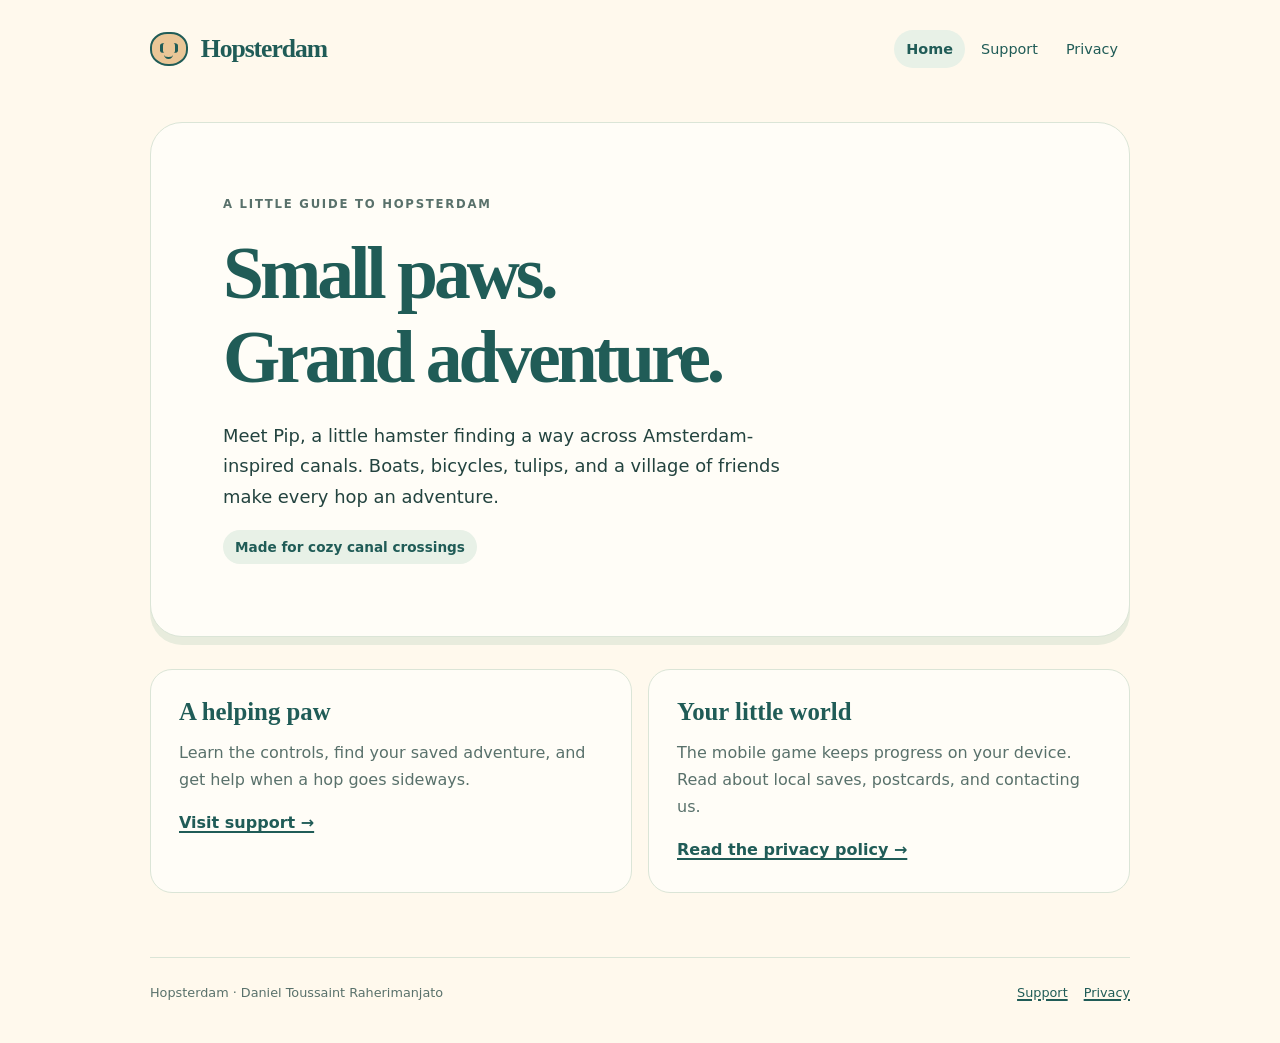
==== index.html @ b8333923 "Publish Hopsterdam privacy and support pages Publish only the six static documentation files. Game s" ====
<!doctype html>
<html lang="en">
<head>
<meta charset="utf-8">
<meta name="viewport" content="width=device-width, initial-scale=1">
<meta name="description" content="Help and privacy information for Hopsterdam, a cozy canal-hopping game.">
<link rel="canonical" href="https://dangorah.github.io/hopsterdam-legal/index.html">
<title>Small paws. Grand adventure. · Hopsterdam</title>
<link rel="stylesheet" href="styles.css">
</head>
<body>
<a class="skip" href="#main">Skip to content</a>

<div class="shell">
<header><a class="brand" href="index.html"><span class="mark" aria-hidden="true"></span>Hopsterdam</a><nav aria-label="Main navigation"><a href="index.html" aria-current="page">Home</a><a href="support.html">Support</a><a href="privacy.html">Privacy</a></nav></header>
<main id="main"><section class="hero"><p class="eyebrow">A little guide to Hopsterdam</p><h1>Small paws.<br>Grand adventure.</h1><p class="lead">Meet Pip, a little hamster finding a way across Amsterdam-inspired canals. Boats, bicycles, tulips, and a village of friends make every hop an adventure.</p><span class="pill">Made for cozy canal crossings</span></section><div class="grid"><section class="card"><h2>A helping paw</h2><p>Learn the controls, find your saved adventure, and get help when a hop goes sideways.</p><a href="support.html">Visit support →</a></section><section class="card"><h2>Your little world</h2><p>The mobile game keeps progress on your device. Read about local saves, postcards, and contacting us.</p><a href="privacy.html">Read the privacy policy →</a></section></div></main>
<footer><p>Hopsterdam · Daniel Toussaint Raherimanjato</p><div class="links"><a href="support.html">Support</a><a href="privacy.html">Privacy</a></div></footer>
</div>
</body>
</html>
---- styles.css ----
:root {
  --cream: #fff9ed;
  --paper: #fffdf7;
  --teal: #205c57;
  --ink: #23433f;
  --muted: #59716b;
  --orange: #d77548;
  --line: #dbe5d7;
  --mint: #e8f1e7;
  color-scheme: light;
  font-family: ui-rounded, "Avenir Next", Avenir, system-ui, sans-serif;
  color: var(--ink);
  background: var(--cream);
  line-height: 1.7;
}
* { box-sizing: border-box; }
body { margin: 0; }
a { color: var(--teal); text-decoration-thickness: 1.5px; text-underline-offset: .18em; }
a:hover { color: #16433e; }
a:focus-visible { outline: 3px solid var(--orange); outline-offset: 5px; border-radius: 3px; }
.skip { position: absolute; left: 1rem; top: -10rem; background: var(--paper); padding: .5rem 1rem; z-index: 3; }
.skip:focus { top: 1rem; }
.shell { width: min(100% - 2.5rem, 980px); margin-inline: auto; }
header { display: flex; justify-content: space-between; align-items: center; gap: 1rem; padding-block: 1.7rem; }
.brand { display: inline-flex; align-items: center; gap: .8rem; color: var(--teal); text-decoration: none; font-family: Georgia, "Times New Roman", serif; font-size: 1.6rem; font-weight: 700; letter-spacing: -.04em; }
.mark { position: relative; display: inline-block; width: 38px; height: 34px; border-radius: 45% 45% 48% 48%; background: #eac697; border: 2px solid var(--teal); }
.mark::before { content: ""; position: absolute; inset: 9px 8px 11px; border-left: 3px solid var(--teal); border-right: 3px solid var(--teal); border-radius: 25%; }
.mark::after { content: ""; position: absolute; width: 9px; height: 4px; left: 12px; bottom: 5px; border-bottom: 2px solid var(--teal); border-radius: 0 0 10px 10px; }
nav { display: flex; flex-wrap: wrap; gap: .25rem; font-size: .9rem; }
nav a { padding: .45rem .75rem; border-radius: 100px; text-decoration: none; }
nav a[aria-current="page"] { background: var(--mint); font-weight: 650; }
.draft { background: #ffe7d7; border-block: 1px solid #e9c5a7; padding: .75rem 1.2rem; font-size: .9rem; text-align: center; }
main { padding-block: 1.5rem 4rem; }
.hero { position: relative; overflow: hidden; padding: clamp(2rem, 6vw, 4.5rem); background: var(--paper); border: 1px solid var(--line); border-radius: 32px; box-shadow: 0 8px 0 #e8ecdd; }
.eyebrow { text-transform: uppercase; letter-spacing: .15em; font-weight: 650; font-size: .73rem; color: var(--muted); margin: 0 0 1rem; }
h1, h2, h3 { font-family: Georgia, "Times New Roman", serif; color: var(--teal); line-height: 1.15; }
h1 { font-size: clamp(2.25rem, 7vw, 4.6rem); letter-spacing: -.055em; margin: 0 0 1.3rem; }
.hero p { max-width: 570px; }
.lead { font-size: 1.12rem; }
.pill { display: inline-block; background: var(--mint); color: var(--teal); padding: .35rem .75rem; border-radius: 100px; font-size: .85rem; font-weight: 600; }
.grid { display: grid; grid-template-columns: 1fr 1fr; gap: 1rem; margin-top: 2rem; }
.card { background: var(--paper); padding: 1.75rem; border: 1px solid var(--line); border-radius: 22px; }
.card h2 { font-size: 1.55rem; margin: 0 0 .75rem; }
.card p { margin: 0 0 1rem; color: var(--muted); }
.card a { font-weight: 600; }
.article { max-width: 780px; margin-inline: auto; background: var(--paper); border: 1px solid var(--line); border-radius: 28px; padding: clamp(1.5rem, 5vw, 3.5rem); }
.article h1 { font-size: clamp(2.2rem, 6vw, 3.4rem); }
.article h2 { font-size: 1.5rem; margin-top: 2.2rem; }
.article p { margin: .85rem 0; }
.article ul { padding-left: 1.3rem; }
.article li { margin-block: .5rem; }
.meta { color: var(--muted); font-size: .9rem; }
.note { background: var(--mint); border-radius: 16px; padding: 1rem 1.2rem; }
.missing { color: #9a3e28; font-weight: 600; }
footer { border-top: 1px solid var(--line); padding-block: 1.5rem 2.5rem; display: flex; justify-content: space-between; flex-wrap: wrap; gap: .8rem; font-size: .8rem; color: var(--muted); }
footer p { margin: 0; }
footer .links { display: flex; gap: 1rem; }
@media (max-width: 560px) {
  .shell { width: min(100% - 1.5rem, 980px); }
  header { align-items: flex-start; flex-direction: column; padding-block: 1.2rem; gap: .7rem; }
  nav a { padding: .4rem .7rem; }
  .grid { grid-template-columns: 1fr; }
  .hero { border-radius: 24px; }
  .article { border-radius: 22px; }
  .lead { font-size: 1rem; }
}
@media print {
  body { background: white; color: black; }
  header, footer, .skip { display: none; }
  .article, .hero { border: 0; box-shadow: none; padding: 0; }
  a { color: black; }
}
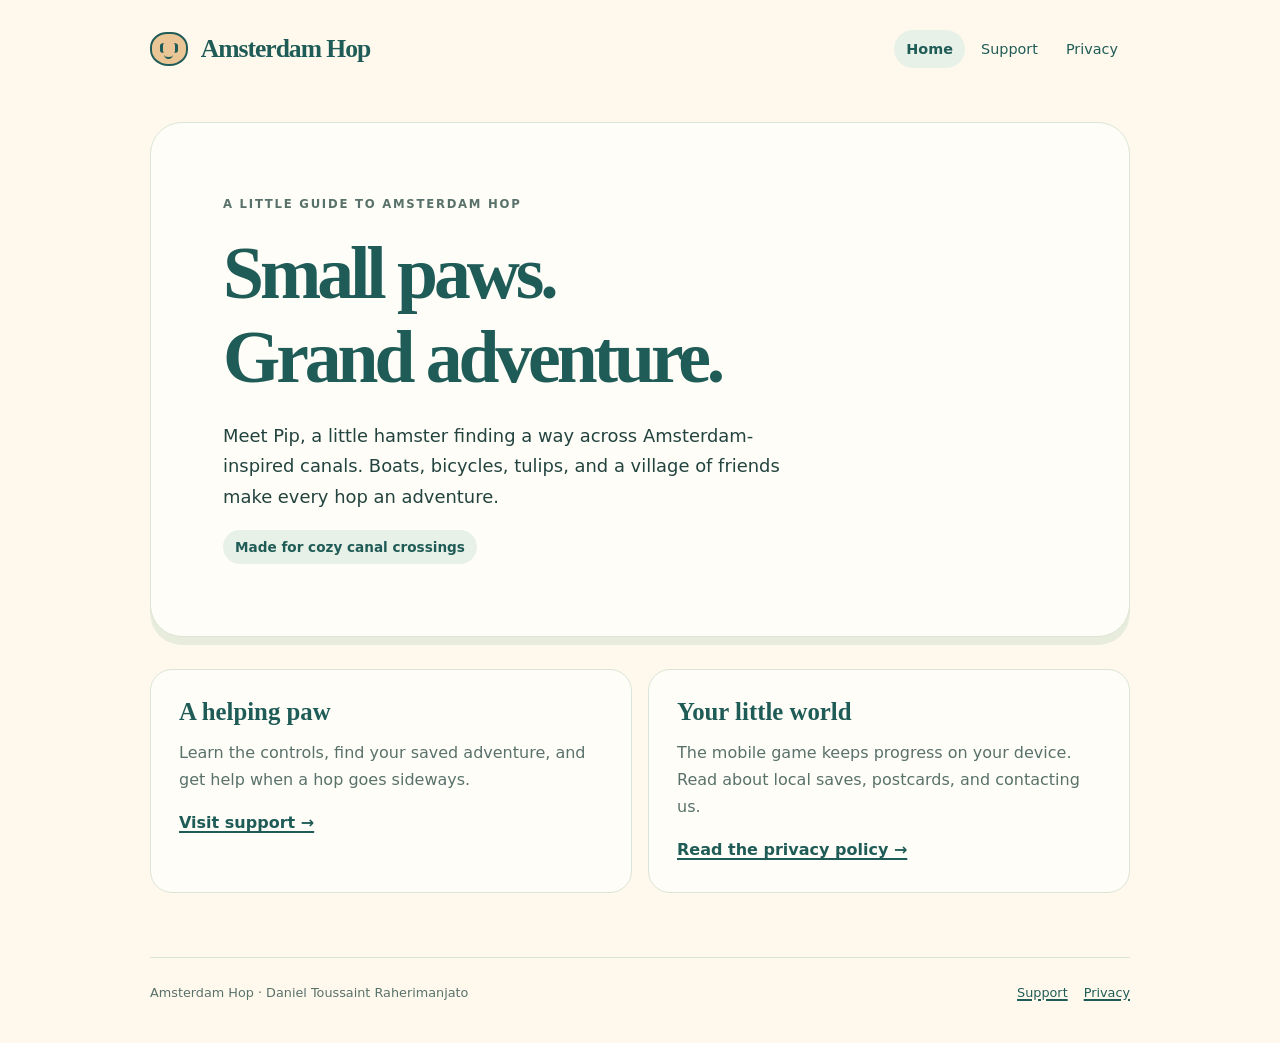
==== commit a91bfcb8: "Rename public home page to Amsterdam Hop" ====
--- a/index.html
+++ b/index.html
@@ -3,18 +3,18 @@
 <head>
 <meta charset="utf-8">
 <meta name="viewport" content="width=device-width, initial-scale=1">
-<meta name="description" content="Help and privacy information for Hopsterdam, a cozy canal-hopping game.">
+<meta name="description" content="Help and privacy information for Amsterdam Hop, a cozy canal-hopping game.">
 <link rel="canonical" href="https://dangorah.github.io/hopsterdam-legal/index.html">
-<title>Small paws. Grand adventure. · Hopsterdam</title>
+<title>Small paws. Grand adventure. · Amsterdam Hop</title>
 <link rel="stylesheet" href="styles.css">
 </head>
 <body>
 <a class="skip" href="#main">Skip to content</a>
 
 <div class="shell">
-<header><a class="brand" href="index.html"><span class="mark" aria-hidden="true"></span>Hopsterdam</a><nav aria-label="Main navigation"><a href="index.html" aria-current="page">Home</a><a href="support.html">Support</a><a href="privacy.html">Privacy</a></nav></header>
-<main id="main"><section class="hero"><p class="eyebrow">A little guide to Hopsterdam</p><h1>Small paws.<br>Grand adventure.</h1><p class="lead">Meet Pip, a little hamster finding a way across Amsterdam-inspired canals. Boats, bicycles, tulips, and a village of friends make every hop an adventure.</p><span class="pill">Made for cozy canal crossings</span></section><div class="grid"><section class="card"><h2>A helping paw</h2><p>Learn the controls, find your saved adventure, and get help when a hop goes sideways.</p><a href="support.html">Visit support →</a></section><section class="card"><h2>Your little world</h2><p>The mobile game keeps progress on your device. Read about local saves, postcards, and contacting us.</p><a href="privacy.html">Read the privacy policy →</a></section></div></main>
-<footer><p>Hopsterdam · Daniel Toussaint Raherimanjato</p><div class="links"><a href="support.html">Support</a><a href="privacy.html">Privacy</a></div></footer>
+<header><a class="brand" href="index.html"><span class="mark" aria-hidden="true"></span>Amsterdam Hop</a><nav aria-label="Main navigation"><a href="index.html" aria-current="page">Home</a><a href="support.html">Support</a><a href="privacy.html">Privacy</a></nav></header>
+<main id="main"><section class="hero"><p class="eyebrow">A little guide to Amsterdam Hop</p><h1>Small paws.<br>Grand adventure.</h1><p class="lead">Meet Pip, a little hamster finding a way across Amsterdam-inspired canals. Boats, bicycles, tulips, and a village of friends make every hop an adventure.</p><span class="pill">Made for cozy canal crossings</span></section><div class="grid"><section class="card"><h2>A helping paw</h2><p>Learn the controls, find your saved adventure, and get help when a hop goes sideways.</p><a href="support.html">Visit support →</a></section><section class="card"><h2>Your little world</h2><p>The mobile game keeps progress on your device. Read about local saves, postcards, and contacting us.</p><a href="privacy.html">Read the privacy policy →</a></section></div></main>
+<footer><p>Amsterdam Hop · Daniel Toussaint Raherimanjato</p><div class="links"><a href="support.html">Support</a><a href="privacy.html">Privacy</a></div></footer>
 </div>
 </body>
 </html>
